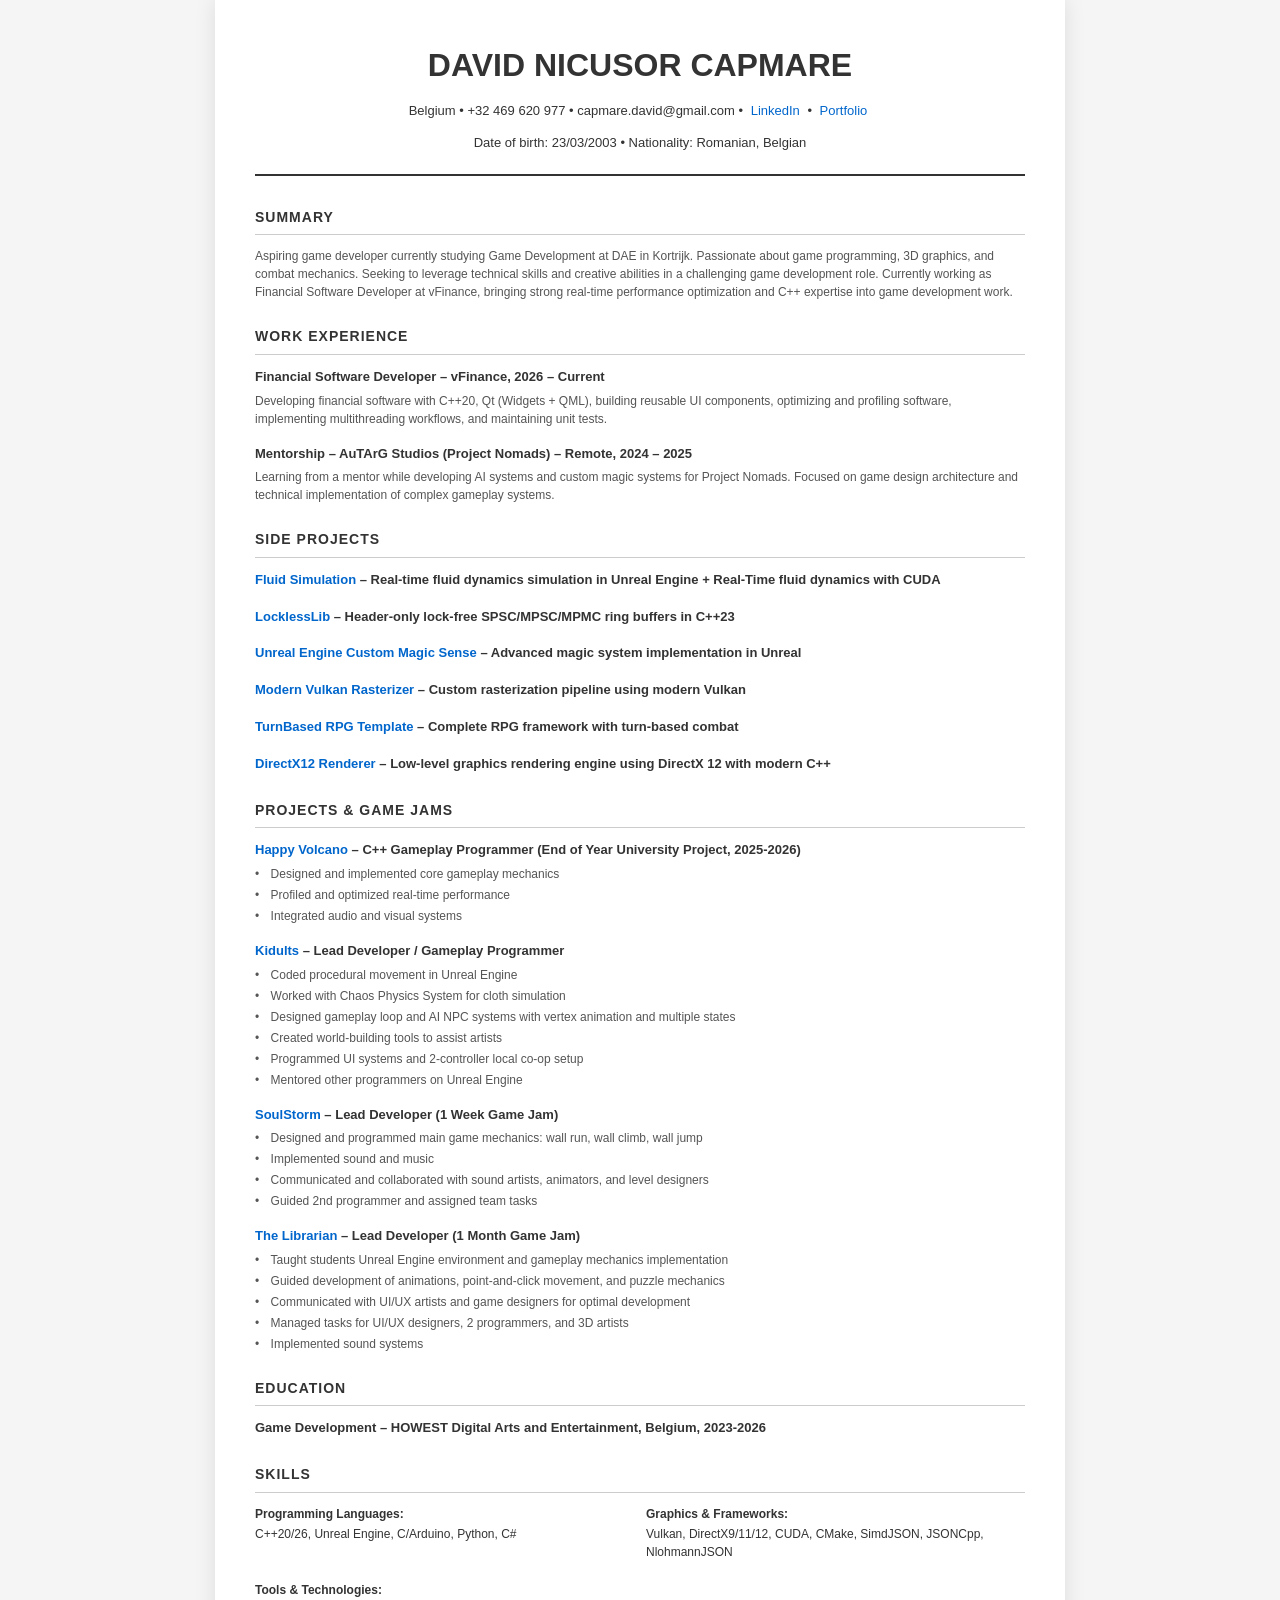
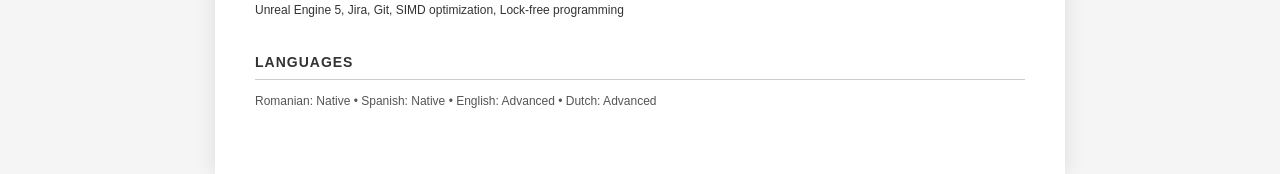
==== cv.html @ b145040f "Add HTML CV with portfolio website link" ====
<!DOCTYPE html>
<html lang="en">
<head>
    <meta charset="UTF-8">
    <meta name="viewport" content="width=device-width, initial-scale=1.0">
    <title>CV - David Nicusor Capmare</title>
    <style>
        * {
            margin: 0;
            padding: 0;
            box-sizing: border-box;
        }

        body {
            font-family: 'Segoe UI', Tahoma, Geneva, Verdana, sans-serif;
            line-height: 1.6;
            color: #333;
            background-color: #f5f5f5;
        }

        .container {
            max-width: 850px;
            margin: 0 auto;
            background: white;
            padding: 40px;
            box-shadow: 0 0 20px rgba(0, 0, 0, 0.1);
        }

        .header {
            text-align: center;
            margin-bottom: 30px;
            border-bottom: 2px solid #333;
            padding-bottom: 20px;
        }

        .header h1 {
            font-size: 32px;
            margin-bottom: 8px;
            font-weight: 700;
        }

        .header .contact-info {
            font-size: 13px;
            line-height: 1.8;
        }

        .header a {
            color: #0066cc;
            text-decoration: none;
            margin: 0 4px;
        }

        .header a:hover {
            text-decoration: underline;
        }

        .section {
            margin-bottom: 24px;
        }

        .section-title {
            font-size: 14px;
            font-weight: 700;
            text-transform: uppercase;
            letter-spacing: 1px;
            margin-bottom: 12px;
            border-bottom: 1px solid #ccc;
            padding-bottom: 6px;
        }

        .entry {
            margin-bottom: 16px;
        }

        .entry-title {
            font-weight: 600;
            font-size: 13px;
        }

        .entry-subtitle {
            font-size: 12px;
            color: #666;
            margin-top: 2px;
        }

        .entry-content {
            font-size: 12px;
            line-height: 1.5;
            margin-top: 4px;
            color: #555;
        }

        .entry-content ul {
            list-style: none;
            margin-left: 0;
            margin-top: 4px;
        }

        .entry-content li {
            margin-left: 16px;
            margin-bottom: 3px;
        }

        .entry-content li:before {
            content: "• ";
            margin-left: -16px;
            margin-right: 8px;
        }

        a {
            color: #0066cc;
            text-decoration: none;
        }

        a:hover {
            text-decoration: underline;
        }

        .skills-grid {
            display: grid;
            grid-template-columns: 1fr 1fr;
            gap: 12px;
            font-size: 12px;
            line-height: 1.5;
        }

        .skill-category {
            margin-bottom: 8px;
        }

        .skill-category strong {
            display: block;
            margin-bottom: 2px;
            font-weight: 600;
        }

        @media print {
            body {
                background: white;
            }
            .container {
                max-width: 100%;
                margin: 0;
                padding: 0;
                box-shadow: none;
            }
            .header {
                page-break-after: avoid;
            }
        }

        @media (max-width: 600px) {
            .container {
                padding: 20px;
            }
            .header h1 {
                font-size: 24px;
            }
            .skills-grid {
                grid-template-columns: 1fr;
            }
        }
    </style>
</head>
<body>
    <div class="container">
        <div class="header">
            <h1>DAVID NICUSOR CAPMARE</h1>
            <div class="contact-info">
                Belgium • +32 469 620 977 • capmare.david@gmail.com • <a href="https://linkedin.com">LinkedIn</a> • <a href="https://capmare.github.io/">Portfolio</a>
                <div style="margin-top: 8px;">
                    Date of birth: 23/03/2003 • Nationality: Romanian, Belgian
                </div>
            </div>
        </div>

        <div class="section">
            <div class="section-title">SUMMARY</div>
            <div class="entry-content">
                Aspiring game developer currently studying Game Development at DAE in Kortrijk. Passionate about game programming, 3D graphics, and combat mechanics. Seeking to leverage technical skills and creative abilities in a challenging game development role. Currently working as Financial Software Developer at vFinance, bringing strong real-time performance optimization and C++ expertise into game development work.
            </div>
        </div>

        <div class="section">
            <div class="section-title">WORK EXPERIENCE</div>

            <div class="entry">
                <div class="entry-title">Financial Software Developer – vFinance, 2026 – Current</div>
                <div class="entry-content">
                    Developing financial software with C++20, Qt (Widgets + QML), building reusable UI components, optimizing and profiling software, implementing multithreading workflows, and maintaining unit tests.
                </div>
            </div>

            <div class="entry">
                <div class="entry-title">Mentorship – AuTArG Studios (Project Nomads) – Remote, 2024 – 2025</div>
                <div class="entry-content">
                    Learning from a mentor while developing AI systems and custom magic systems for Project Nomads. Focused on game design architecture and technical implementation of complex gameplay systems.
                </div>
            </div>
        </div>

        <div class="section">
            <div class="section-title">SIDE PROJECTS</div>

            <div class="entry">
                <div class="entry-title"><a href="#">Fluid Simulation</a> – Real-time fluid dynamics simulation in Unreal Engine + Real-Time fluid dynamics with CUDA</div>
            </div>

            <div class="entry">
                <div class="entry-title"><a href="#">LocklessLib</a> – Header-only lock-free SPSC/MPSC/MPMC ring buffers in C++23</div>
            </div>

            <div class="entry">
                <div class="entry-title"><a href="#">Unreal Engine Custom Magic Sense</a> – Advanced magic system implementation in Unreal</div>
            </div>

            <div class="entry">
                <div class="entry-title"><a href="#">Modern Vulkan Rasterizer</a> – Custom rasterization pipeline using modern Vulkan</div>
            </div>

            <div class="entry">
                <div class="entry-title"><a href="#">TurnBased RPG Template</a> – Complete RPG framework with turn-based combat</div>
            </div>

            <div class="entry">
                <div class="entry-title"><a href="#">DirectX12 Renderer</a> – Low-level graphics rendering engine using DirectX 12 with modern C++</div>
            </div>
        </div>

        <div class="section">
            <div class="section-title">PROJECTS & GAME JAMS</div>

            <div class="entry">
                <div class="entry-title"><a href="#">Happy Volcano</a> – C++ Gameplay Programmer (End of Year University Project, 2025-2026)</div>
                <div class="entry-content">
                    <ul>
                        <li>Designed and implemented core gameplay mechanics</li>
                        <li>Profiled and optimized real-time performance</li>
                        <li>Integrated audio and visual systems</li>
                    </ul>
                </div>
            </div>

            <div class="entry">
                <div class="entry-title"><a href="#">Kidults</a> – Lead Developer / Gameplay Programmer</div>
                <div class="entry-content">
                    <ul>
                        <li>Coded procedural movement in Unreal Engine</li>
                        <li>Worked with Chaos Physics System for cloth simulation</li>
                        <li>Designed gameplay loop and AI NPC systems with vertex animation and multiple states</li>
                        <li>Created world-building tools to assist artists</li>
                        <li>Programmed UI systems and 2-controller local co-op setup</li>
                        <li>Mentored other programmers on Unreal Engine</li>
                    </ul>
                </div>
            </div>

            <div class="entry">
                <div class="entry-title"><a href="#">SoulStorm</a> – Lead Developer (1 Week Game Jam)</div>
                <div class="entry-content">
                    <ul>
                        <li>Designed and programmed main game mechanics: wall run, wall climb, wall jump</li>
                        <li>Implemented sound and music</li>
                        <li>Communicated and collaborated with sound artists, animators, and level designers</li>
                        <li>Guided 2nd programmer and assigned team tasks</li>
                    </ul>
                </div>
            </div>

            <div class="entry">
                <div class="entry-title"><a href="#">The Librarian</a> – Lead Developer (1 Month Game Jam)</div>
                <div class="entry-content">
                    <ul>
                        <li>Taught students Unreal Engine environment and gameplay mechanics implementation</li>
                        <li>Guided development of animations, point-and-click movement, and puzzle mechanics</li>
                        <li>Communicated with UI/UX artists and game designers for optimal development</li>
                        <li>Managed tasks for UI/UX designers, 2 programmers, and 3D artists</li>
                        <li>Implemented sound systems</li>
                    </ul>
                </div>
            </div>
        </div>

        <div class="section">
            <div class="section-title">EDUCATION</div>
            <div class="entry">
                <div class="entry-title">Game Development – HOWEST Digital Arts and Entertainment, Belgium, 2023-2026</div>
            </div>
        </div>

        <div class="section">
            <div class="section-title">SKILLS</div>
            <div class="skills-grid">
                <div class="skill-category">
                    <strong>Programming Languages:</strong>
                    C++20/26, Unreal Engine, C/Arduino, Python, C#
                </div>
                <div class="skill-category">
                    <strong>Graphics & Frameworks:</strong>
                    Vulkan, DirectX9/11/12, CUDA, CMake, SimdJSON, JSONCpp, NlohmannJSON
                </div>
                <div class="skill-category">
                    <strong>Tools & Technologies:</strong>
                    Unreal Engine 5, Jira, Git, SIMD optimization, Lock-free programming
                </div>
            </div>
        </div>

        <div class="section">
            <div class="section-title">LANGUAGES</div>
            <div class="entry-content">
                Romanian: Native • Spanish: Native • English: Advanced • Dutch: Advanced
            </div>
        </div>
    </div>
</body>
</html>
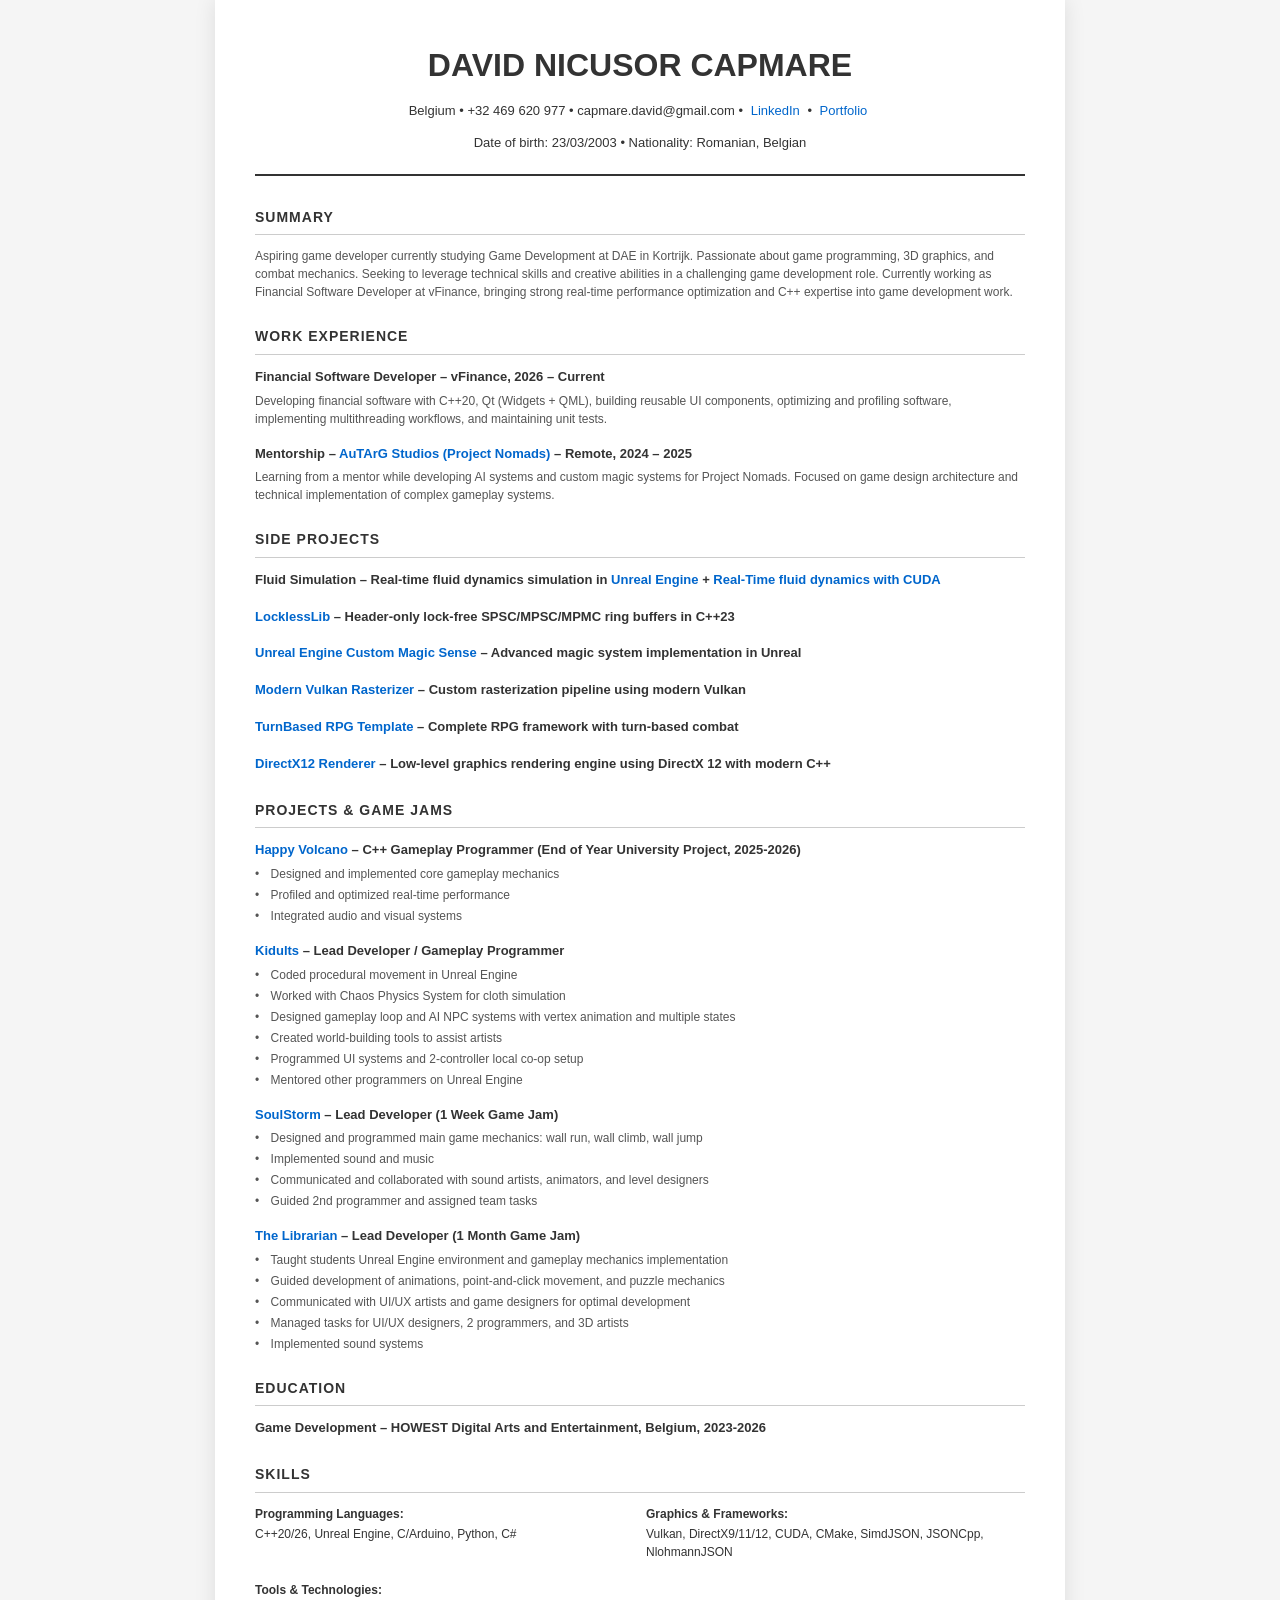
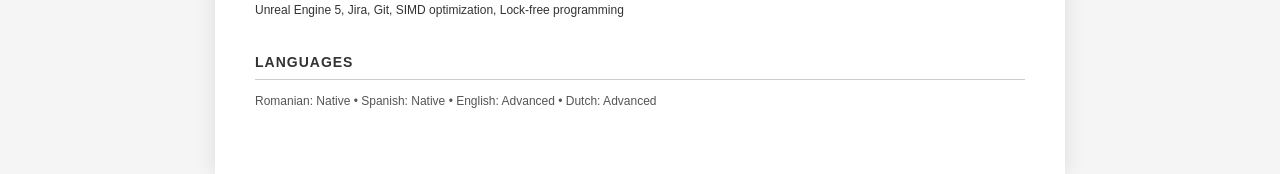
==== commit 84b1cb71: "Fix Fluid Simulation links and add AuTArG Studios link" ====
--- a/cv.html
+++ b/cv.html
@@ -167,7 +167,7 @@
         <div class="header">
             <h1>DAVID NICUSOR CAPMARE</h1>
             <div class="contact-info">
-                Belgium • +32 469 620 977 • capmare.david@gmail.com • <a href="https://linkedin.com">LinkedIn</a> • <a href="https://capmare.github.io/">Portfolio</a>
+                Belgium • +32 469 620 977 • capmare.david@gmail.com • <a href="https://www.linkedin.com/in/capmare/">LinkedIn</a> • <a href="https://capmare.github.io/">Portfolio</a>
                 <div style="margin-top: 8px;">
                     Date of birth: 23/03/2003 • Nationality: Romanian, Belgian
                 </div>
@@ -192,7 +192,7 @@
             </div>
 
             <div class="entry">
-                <div class="entry-title">Mentorship – AuTArG Studios (Project Nomads) – Remote, 2024 – 2025</div>
+                <div class="entry-title">Mentorship – <a href="https://www.artipy.de/ProjectNomads/PitchBrochure_ProjectNomads_JensSchoebel_RobinSucur_ChristianDamianFilser.pdf" target="_blank">AuTArG Studios (Project Nomads)</a> – Remote, 2024 – 2025</div>
                 <div class="entry-content">
                     Learning from a mentor while developing AI systems and custom magic systems for Project Nomads. Focused on game design architecture and technical implementation of complex gameplay systems.
                 </div>
@@ -203,27 +203,27 @@
             <div class="section-title">SIDE PROJECTS</div>
 
             <div class="entry">
-                <div class="entry-title"><a href="#">Fluid Simulation</a> – Real-time fluid dynamics simulation in Unreal Engine + Real-Time fluid dynamics with CUDA</div>
-            </div>
-
-            <div class="entry">
-                <div class="entry-title"><a href="#">LocklessLib</a> – Header-only lock-free SPSC/MPSC/MPMC ring buffers in C++23</div>
-            </div>
-
-            <div class="entry">
-                <div class="entry-title"><a href="#">Unreal Engine Custom Magic Sense</a> – Advanced magic system implementation in Unreal</div>
-            </div>
-
-            <div class="entry">
-                <div class="entry-title"><a href="#">Modern Vulkan Rasterizer</a> – Custom rasterization pipeline using modern Vulkan</div>
-            </div>
-
-            <div class="entry">
-                <div class="entry-title"><a href="#">TurnBased RPG Template</a> – Complete RPG framework with turn-based combat</div>
-            </div>
-
-            <div class="entry">
-                <div class="entry-title"><a href="#">DirectX12 Renderer</a> – Low-level graphics rendering engine using DirectX 12 with modern C++</div>
+                <div class="entry-title">Fluid Simulation – Real-time fluid dynamics simulation in <a href="https://www.linkedin.com/feed/update/urn:li:ugcPost:7433919198772375552" target="_blank">Unreal Engine</a> + <a href="https://www.linkedin.com/feed/update/urn:li:ugcPost:7422379790273339392" target="_blank">Real-Time fluid dynamics with CUDA</a></div>
+            </div>
+
+            <div class="entry">
+                <div class="entry-title"><a href="https://github.com/Capmare/LocklessLib" target="_blank">LocklessLib</a> – Header-only lock-free SPSC/MPSC/MPMC ring buffers in C++23</div>
+            </div>
+
+            <div class="entry">
+                <div class="entry-title"><a href="https://github.com/Capmare/Unreal-engine-custom-magic-sense" target="_blank">Unreal Engine Custom Magic Sense</a> – Advanced magic system implementation in Unreal</div>
+            </div>
+
+            <div class="entry">
+                <div class="entry-title"><a href="https://github.com/Capmare/VulkanRasterizer" target="_blank">Modern Vulkan Rasterizer</a> – Custom rasterization pipeline using modern Vulkan</div>
+            </div>
+
+            <div class="entry">
+                <div class="entry-title"><a href="https://github.com/Capmare/TurnBasedRPGTemplate" target="_blank">TurnBased RPG Template</a> – Complete RPG framework with turn-based combat</div>
+            </div>
+
+            <div class="entry">
+                <div class="entry-title"><a href="https://github.com/Capmare/ModernCppDX12Renderer" target="_blank">DirectX12 Renderer</a> – Low-level graphics rendering engine using DirectX 12 with modern C++</div>
             </div>
         </div>
 
@@ -231,7 +231,7 @@
             <div class="section-title">PROJECTS & GAME JAMS</div>
 
             <div class="entry">
-                <div class="entry-title"><a href="#">Happy Volcano</a> – C++ Gameplay Programmer (End of Year University Project, 2025-2026)</div>
+                <div class="entry-title"><a href="https://www.happyvolcano.com/" target="_blank">Happy Volcano</a> – C++ Gameplay Programmer (End of Year University Project, 2025-2026)</div>
                 <div class="entry-content">
                     <ul>
                         <li>Designed and implemented core gameplay mechanics</li>
@@ -242,7 +242,7 @@
             </div>
 
             <div class="entry">
-                <div class="entry-title"><a href="#">Kidults</a> – Lead Developer / Gameplay Programmer</div>
+                <div class="entry-title"><a href="https://froncu.itch.io/kidults" target="_blank">Kidults</a> – Lead Developer / Gameplay Programmer</div>
                 <div class="entry-content">
                     <ul>
                         <li>Coded procedural movement in Unreal Engine</li>
@@ -256,7 +256,7 @@
             </div>
 
             <div class="entry">
-                <div class="entry-title"><a href="#">SoulStorm</a> – Lead Developer (1 Week Game Jam)</div>
+                <div class="entry-title"><a href="https://dexal-14.itch.io/soulstorm" target="_blank">SoulStorm</a> – Lead Developer (1 Week Game Jam)</div>
                 <div class="entry-content">
                     <ul>
                         <li>Designed and programmed main game mechanics: wall run, wall climb, wall jump</li>
@@ -268,7 +268,7 @@
             </div>
 
             <div class="entry">
-                <div class="entry-title"><a href="#">The Librarian</a> – Lead Developer (1 Month Game Jam)</div>
+                <div class="entry-title"><a href="https://capmare.itch.io/the-librarian" target="_blank">The Librarian</a> – Lead Developer (1 Month Game Jam)</div>
                 <div class="entry-content">
                     <ul>
                         <li>Taught students Unreal Engine environment and gameplay mechanics implementation</li>
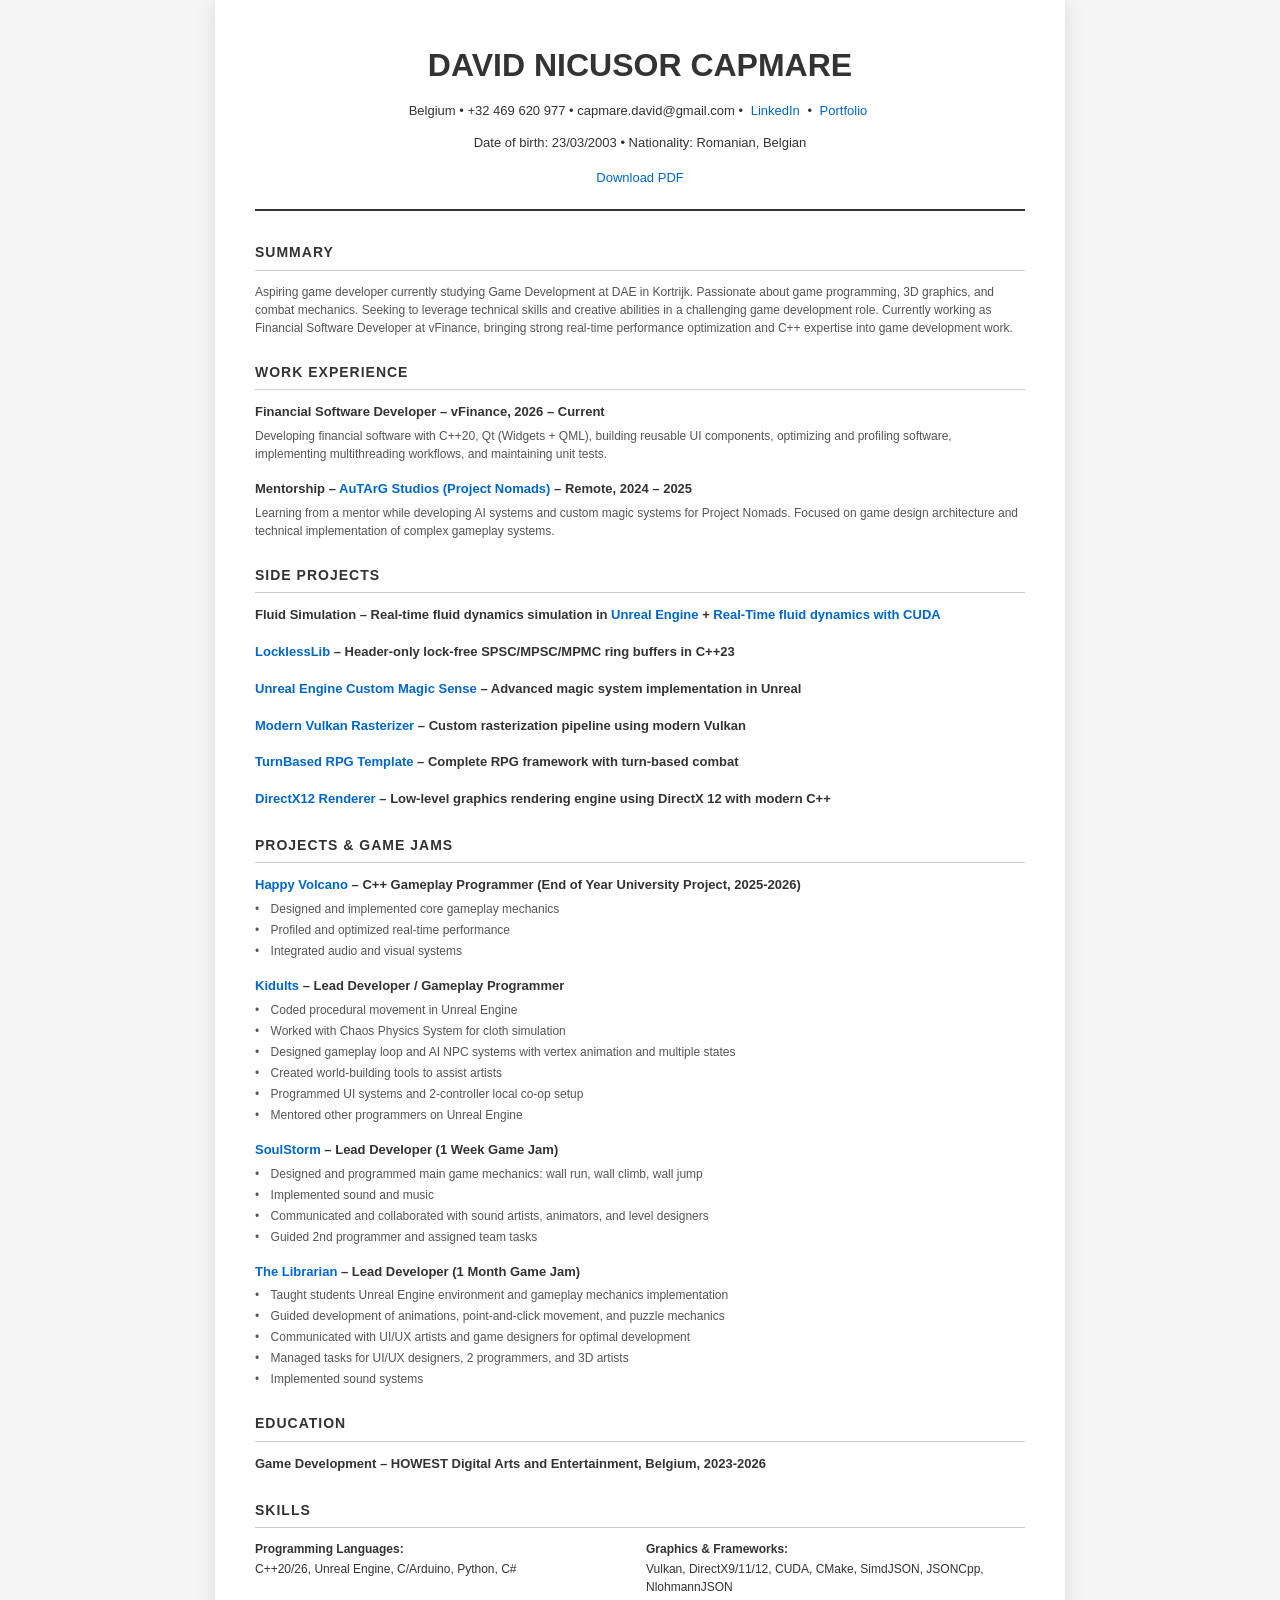
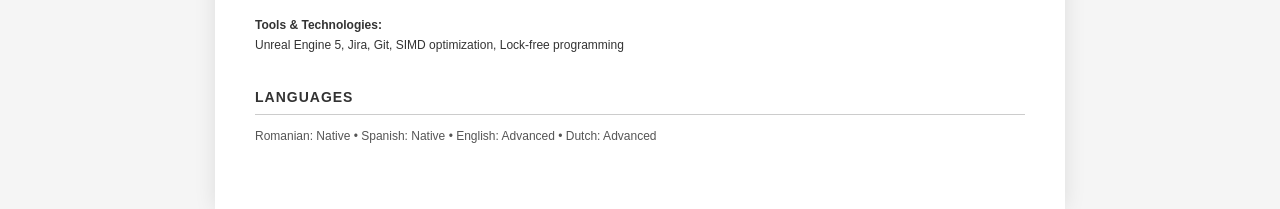
==== commit 2c241b45: "Update CV PDF and add download link on cv.html" ====
--- a/cv.html
+++ b/cv.html
@@ -171,6 +171,9 @@
                 <div style="margin-top: 8px;">
                     Date of birth: 23/03/2003 • Nationality: Romanian, Belgian
                 </div>
+                <div style="margin-top: 12px;">
+                    <a href="CV_GameDev_David_Nicusor_Capmare.pdf" download>Download PDF</a>
+                </div>
             </div>
         </div>
 
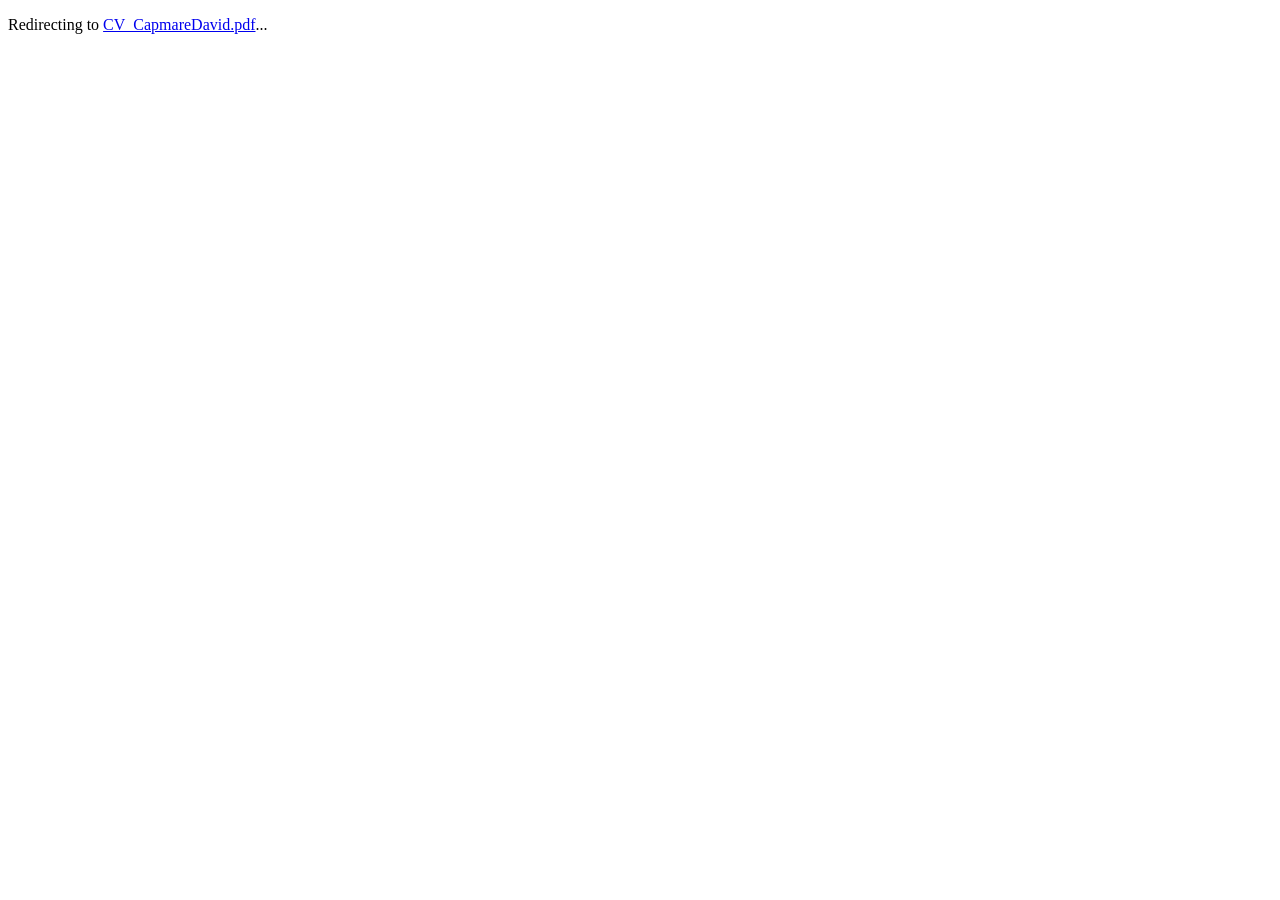
==== commit 79b90d8b: "Replace cv.html with a redirect to the CV PDF" ====
--- a/cv.html
+++ b/cv.html
@@ -2,319 +2,10 @@
 <html lang="en">
 <head>
     <meta charset="UTF-8">
-    <meta name="viewport" content="width=device-width, initial-scale=1.0">
+    <meta http-equiv="refresh" content="0; url=CV_CapmareDavid.pdf">
     <title>CV - David Nicusor Capmare</title>
-    <style>
-        * {
-            margin: 0;
-            padding: 0;
-            box-sizing: border-box;
-        }
-
-        body {
-            font-family: 'Segoe UI', Tahoma, Geneva, Verdana, sans-serif;
-            line-height: 1.6;
-            color: #333;
-            background-color: #f5f5f5;
-        }
-
-        .container {
-            max-width: 850px;
-            margin: 0 auto;
-            background: white;
-            padding: 40px;
-            box-shadow: 0 0 20px rgba(0, 0, 0, 0.1);
-        }
-
-        .header {
-            text-align: center;
-            margin-bottom: 30px;
-            border-bottom: 2px solid #333;
-            padding-bottom: 20px;
-        }
-
-        .header h1 {
-            font-size: 32px;
-            margin-bottom: 8px;
-            font-weight: 700;
-        }
-
-        .header .contact-info {
-            font-size: 13px;
-            line-height: 1.8;
-        }
-
-        .header a {
-            color: #0066cc;
-            text-decoration: none;
-            margin: 0 4px;
-        }
-
-        .header a:hover {
-            text-decoration: underline;
-        }
-
-        .section {
-            margin-bottom: 24px;
-        }
-
-        .section-title {
-            font-size: 14px;
-            font-weight: 700;
-            text-transform: uppercase;
-            letter-spacing: 1px;
-            margin-bottom: 12px;
-            border-bottom: 1px solid #ccc;
-            padding-bottom: 6px;
-        }
-
-        .entry {
-            margin-bottom: 16px;
-        }
-
-        .entry-title {
-            font-weight: 600;
-            font-size: 13px;
-        }
-
-        .entry-subtitle {
-            font-size: 12px;
-            color: #666;
-            margin-top: 2px;
-        }
-
-        .entry-content {
-            font-size: 12px;
-            line-height: 1.5;
-            margin-top: 4px;
-            color: #555;
-        }
-
-        .entry-content ul {
-            list-style: none;
-            margin-left: 0;
-            margin-top: 4px;
-        }
-
-        .entry-content li {
-            margin-left: 16px;
-            margin-bottom: 3px;
-        }
-
-        .entry-content li:before {
-            content: "• ";
-            margin-left: -16px;
-            margin-right: 8px;
-        }
-
-        a {
-            color: #0066cc;
-            text-decoration: none;
-        }
-
-        a:hover {
-            text-decoration: underline;
-        }
-
-        .skills-grid {
-            display: grid;
-            grid-template-columns: 1fr 1fr;
-            gap: 12px;
-            font-size: 12px;
-            line-height: 1.5;
-        }
-
-        .skill-category {
-            margin-bottom: 8px;
-        }
-
-        .skill-category strong {
-            display: block;
-            margin-bottom: 2px;
-            font-weight: 600;
-        }
-
-        @media print {
-            body {
-                background: white;
-            }
-            .container {
-                max-width: 100%;
-                margin: 0;
-                padding: 0;
-                box-shadow: none;
-            }
-            .header {
-                page-break-after: avoid;
-            }
-        }
-
-        @media (max-width: 600px) {
-            .container {
-                padding: 20px;
-            }
-            .header h1 {
-                font-size: 24px;
-            }
-            .skills-grid {
-                grid-template-columns: 1fr;
-            }
-        }
-    </style>
 </head>
 <body>
-    <div class="container">
-        <div class="header">
-            <h1>DAVID NICUSOR CAPMARE</h1>
-            <div class="contact-info">
-                Belgium • +32 469 620 977 • capmare.david@gmail.com • <a href="https://www.linkedin.com/in/capmare/">LinkedIn</a> • <a href="https://capmare.github.io/">Portfolio</a>
-                <div style="margin-top: 8px;">
-                    Date of birth: 23/03/2003 • Nationality: Romanian, Belgian
-                </div>
-                <div style="margin-top: 12px;">
-                    <a href="CV_GameDev_David_Nicusor_Capmare.pdf" download>Download PDF</a>
-                </div>
-            </div>
-        </div>
-
-        <div class="section">
-            <div class="section-title">SUMMARY</div>
-            <div class="entry-content">
-                Aspiring game developer currently studying Game Development at DAE in Kortrijk. Passionate about game programming, 3D graphics, and combat mechanics. Seeking to leverage technical skills and creative abilities in a challenging game development role. Currently working as Financial Software Developer at vFinance, bringing strong real-time performance optimization and C++ expertise into game development work.
-            </div>
-        </div>
-
-        <div class="section">
-            <div class="section-title">WORK EXPERIENCE</div>
-
-            <div class="entry">
-                <div class="entry-title">Financial Software Developer – vFinance, 2026 – Current</div>
-                <div class="entry-content">
-                    Developing financial software with C++20, Qt (Widgets + QML), building reusable UI components, optimizing and profiling software, implementing multithreading workflows, and maintaining unit tests.
-                </div>
-            </div>
-
-            <div class="entry">
-                <div class="entry-title">Mentorship – <a href="https://www.artipy.de/ProjectNomads/PitchBrochure_ProjectNomads_JensSchoebel_RobinSucur_ChristianDamianFilser.pdf" target="_blank">AuTArG Studios (Project Nomads)</a> – Remote, 2024 – 2025</div>
-                <div class="entry-content">
-                    Learning from a mentor while developing AI systems and custom magic systems for Project Nomads. Focused on game design architecture and technical implementation of complex gameplay systems.
-                </div>
-            </div>
-        </div>
-
-        <div class="section">
-            <div class="section-title">SIDE PROJECTS</div>
-
-            <div class="entry">
-                <div class="entry-title">Fluid Simulation – Real-time fluid dynamics simulation in <a href="https://www.linkedin.com/feed/update/urn:li:ugcPost:7433919198772375552" target="_blank">Unreal Engine</a> + <a href="https://www.linkedin.com/feed/update/urn:li:ugcPost:7422379790273339392" target="_blank">Real-Time fluid dynamics with CUDA</a></div>
-            </div>
-
-            <div class="entry">
-                <div class="entry-title"><a href="https://github.com/Capmare/LocklessLib" target="_blank">LocklessLib</a> – Header-only lock-free SPSC/MPSC/MPMC ring buffers in C++23</div>
-            </div>
-
-            <div class="entry">
-                <div class="entry-title"><a href="https://github.com/Capmare/Unreal-engine-custom-magic-sense" target="_blank">Unreal Engine Custom Magic Sense</a> – Advanced magic system implementation in Unreal</div>
-            </div>
-
-            <div class="entry">
-                <div class="entry-title"><a href="https://github.com/Capmare/VulkanRasterizer" target="_blank">Modern Vulkan Rasterizer</a> – Custom rasterization pipeline using modern Vulkan</div>
-            </div>
-
-            <div class="entry">
-                <div class="entry-title"><a href="https://github.com/Capmare/TurnBasedRPGTemplate" target="_blank">TurnBased RPG Template</a> – Complete RPG framework with turn-based combat</div>
-            </div>
-
-            <div class="entry">
-                <div class="entry-title"><a href="https://github.com/Capmare/ModernCppDX12Renderer" target="_blank">DirectX12 Renderer</a> – Low-level graphics rendering engine using DirectX 12 with modern C++</div>
-            </div>
-        </div>
-
-        <div class="section">
-            <div class="section-title">PROJECTS & GAME JAMS</div>
-
-            <div class="entry">
-                <div class="entry-title"><a href="https://www.happyvolcano.com/" target="_blank">Happy Volcano</a> – C++ Gameplay Programmer (End of Year University Project, 2025-2026)</div>
-                <div class="entry-content">
-                    <ul>
-                        <li>Designed and implemented core gameplay mechanics</li>
-                        <li>Profiled and optimized real-time performance</li>
-                        <li>Integrated audio and visual systems</li>
-                    </ul>
-                </div>
-            </div>
-
-            <div class="entry">
-                <div class="entry-title"><a href="https://froncu.itch.io/kidults" target="_blank">Kidults</a> – Lead Developer / Gameplay Programmer</div>
-                <div class="entry-content">
-                    <ul>
-                        <li>Coded procedural movement in Unreal Engine</li>
-                        <li>Worked with Chaos Physics System for cloth simulation</li>
-                        <li>Designed gameplay loop and AI NPC systems with vertex animation and multiple states</li>
-                        <li>Created world-building tools to assist artists</li>
-                        <li>Programmed UI systems and 2-controller local co-op setup</li>
-                        <li>Mentored other programmers on Unreal Engine</li>
-                    </ul>
-                </div>
-            </div>
-
-            <div class="entry">
-                <div class="entry-title"><a href="https://dexal-14.itch.io/soulstorm" target="_blank">SoulStorm</a> – Lead Developer (1 Week Game Jam)</div>
-                <div class="entry-content">
-                    <ul>
-                        <li>Designed and programmed main game mechanics: wall run, wall climb, wall jump</li>
-                        <li>Implemented sound and music</li>
-                        <li>Communicated and collaborated with sound artists, animators, and level designers</li>
-                        <li>Guided 2nd programmer and assigned team tasks</li>
-                    </ul>
-                </div>
-            </div>
-
-            <div class="entry">
-                <div class="entry-title"><a href="https://capmare.itch.io/the-librarian" target="_blank">The Librarian</a> – Lead Developer (1 Month Game Jam)</div>
-                <div class="entry-content">
-                    <ul>
-                        <li>Taught students Unreal Engine environment and gameplay mechanics implementation</li>
-                        <li>Guided development of animations, point-and-click movement, and puzzle mechanics</li>
-                        <li>Communicated with UI/UX artists and game designers for optimal development</li>
-                        <li>Managed tasks for UI/UX designers, 2 programmers, and 3D artists</li>
-                        <li>Implemented sound systems</li>
-                    </ul>
-                </div>
-            </div>
-        </div>
-
-        <div class="section">
-            <div class="section-title">EDUCATION</div>
-            <div class="entry">
-                <div class="entry-title">Game Development – HOWEST Digital Arts and Entertainment, Belgium, 2023-2026</div>
-            </div>
-        </div>
-
-        <div class="section">
-            <div class="section-title">SKILLS</div>
-            <div class="skills-grid">
-                <div class="skill-category">
-                    <strong>Programming Languages:</strong>
-                    C++20/26, Unreal Engine, C/Arduino, Python, C#
-                </div>
-                <div class="skill-category">
-                    <strong>Graphics & Frameworks:</strong>
-                    Vulkan, DirectX9/11/12, CUDA, CMake, SimdJSON, JSONCpp, NlohmannJSON
-                </div>
-                <div class="skill-category">
-                    <strong>Tools & Technologies:</strong>
-                    Unreal Engine 5, Jira, Git, SIMD optimization, Lock-free programming
-                </div>
-            </div>
-        </div>
-
-        <div class="section">
-            <div class="section-title">LANGUAGES</div>
-            <div class="entry-content">
-                Romanian: Native • Spanish: Native • English: Advanced • Dutch: Advanced
-            </div>
-        </div>
-    </div>
+    <p>Redirecting to <a href="CV_CapmareDavid.pdf">CV_CapmareDavid.pdf</a>...</p>
 </body>
 </html>
